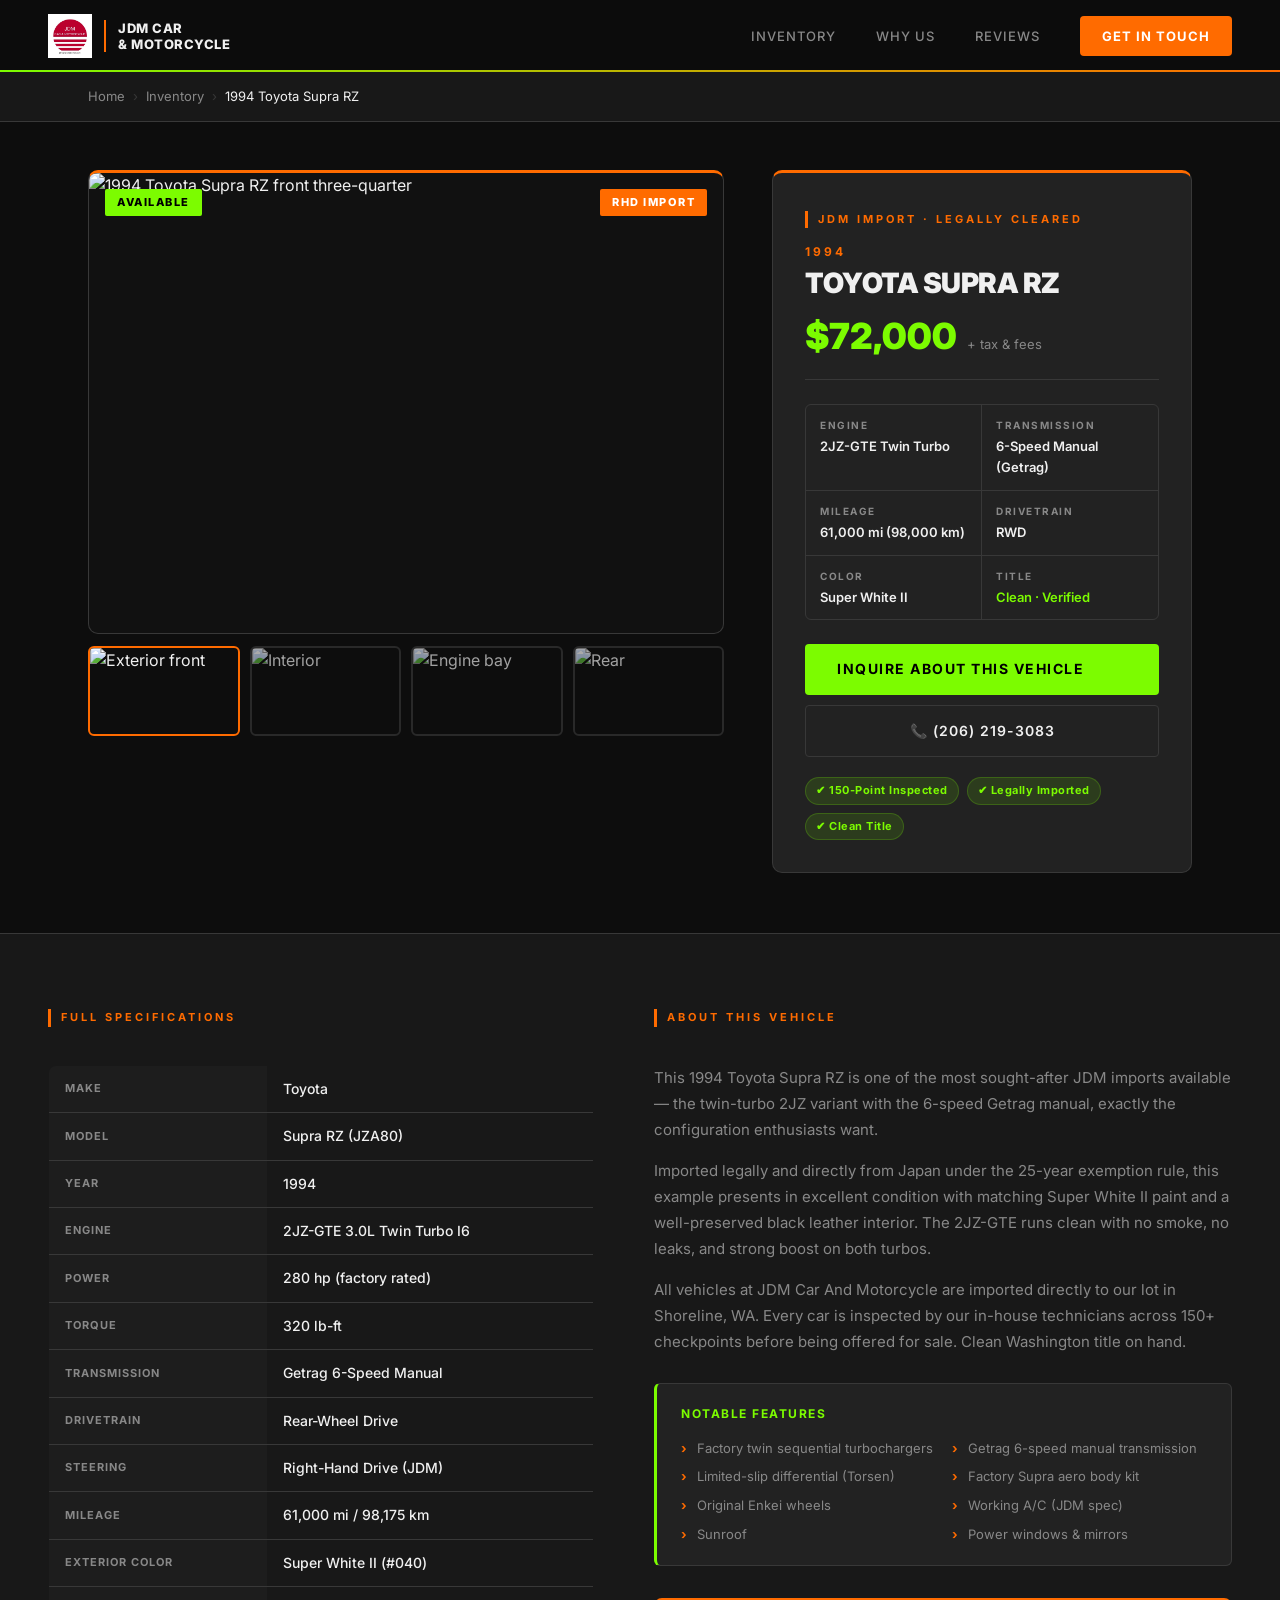
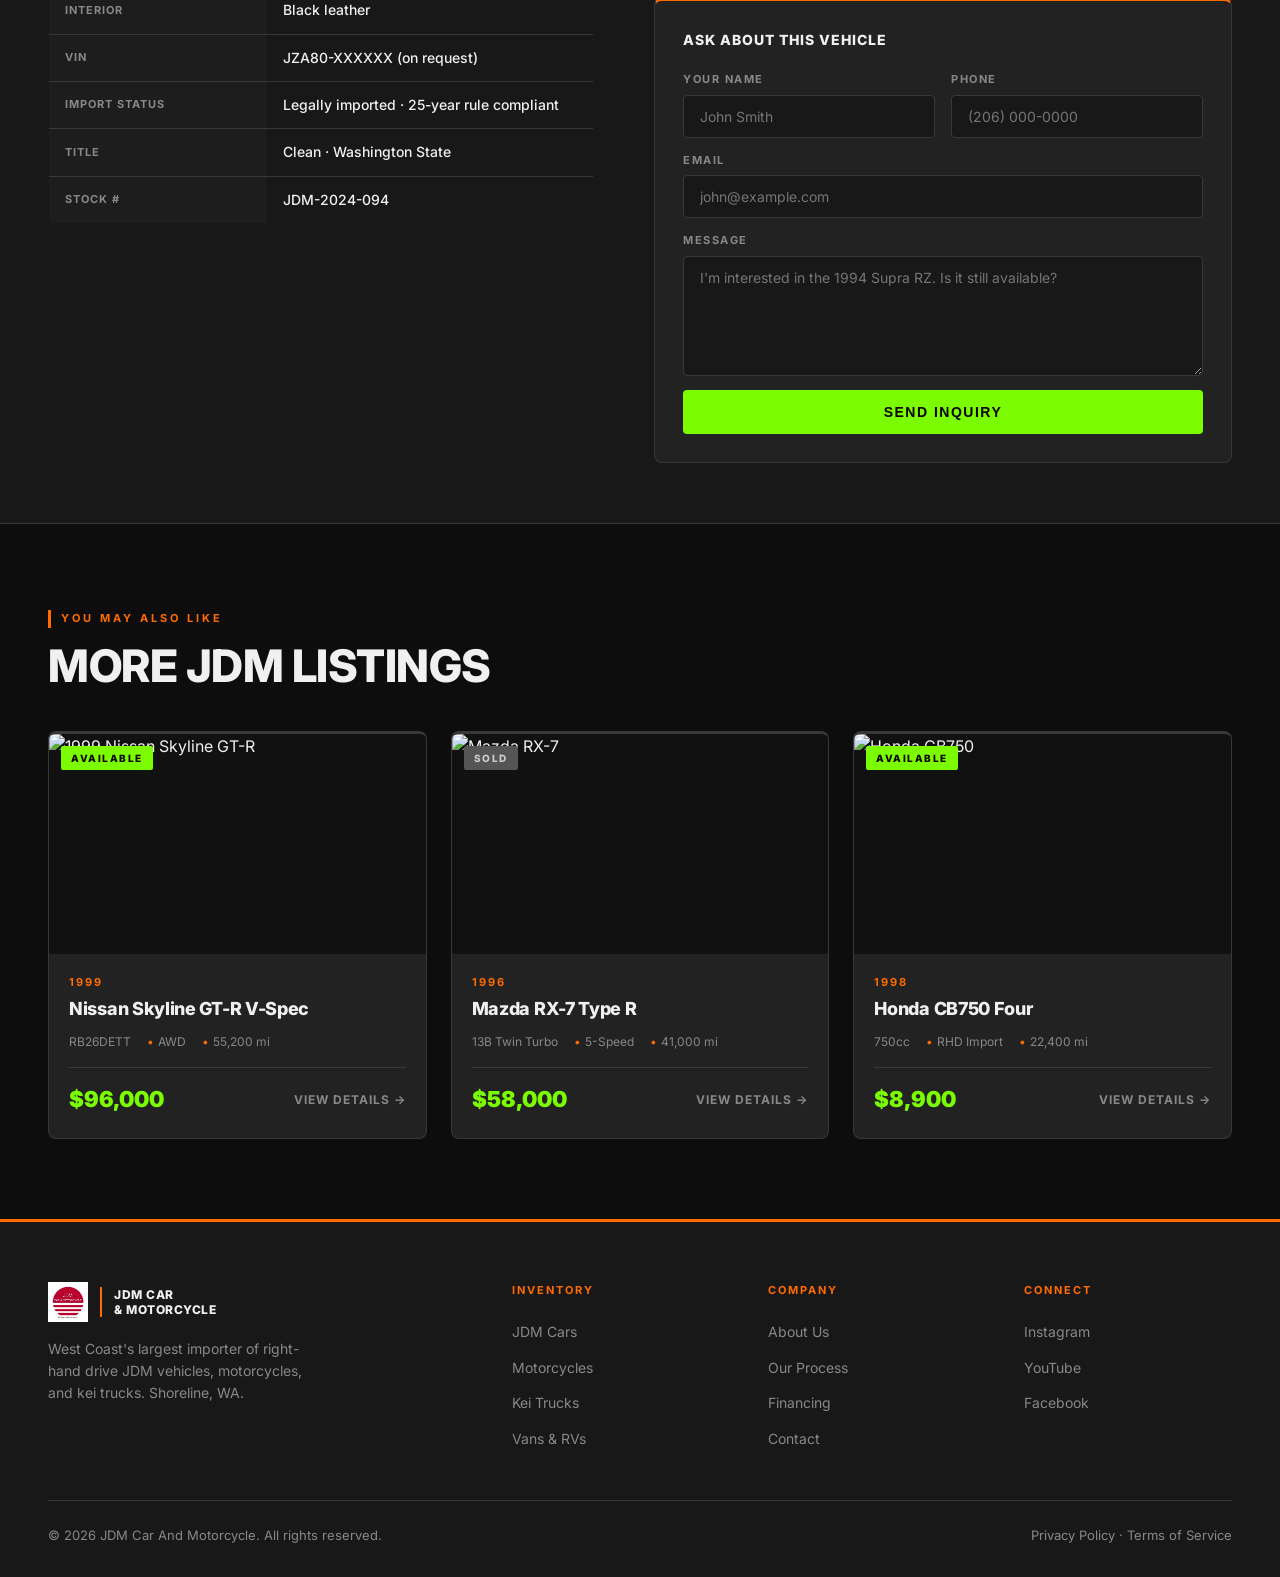
==== vehicle.html @ 795c20e3 "Add vehicle detail page with gallery, specs, inquiry form and related listings" ====
<!DOCTYPE html>
<html lang="en">
<head>
  <meta charset="UTF-8" />
  <meta name="viewport" content="width=device-width, initial-scale=1.0" />
  <title>1994 Toyota Supra RZ — JDM Car And Motorcycle</title>
  <meta name="description" content="1994 Toyota Supra RZ — 2JZ-GTE Twin Turbo, 6-Speed Manual, 61,000 mi. Legally imported from Japan. JDM Car And Motorcycle, Shoreline WA." />
  <link rel="preconnect" href="https://fonts.googleapis.com" />
  <link href="https://fonts.googleapis.com/css2?family=Inter:wght@400;500;600;700;800;900&display=swap" rel="stylesheet" />
  <link rel="stylesheet" href="styles.css" />
  <link rel="stylesheet" href="vehicle.css" />
</head>
<body>

  <!-- ===== HEADER ===== -->
  <header>
    <a href="index.html" class="logo-wrap">
      <img src="jdm-logo.jpeg" alt="JDM Car And Motorcycle" class="logo-img" />
      <span class="logo-name">JDM Car<br/>&amp; Motorcycle</span>
    </a>
    <nav>
      <a href="index.html#inventory">Inventory</a>
      <a href="index.html#why">Why Us</a>
      <a href="index.html#testimonials">Reviews</a>
      <a href="index.html#contact" class="nav-cta">Get in Touch</a>
    </nav>
    <button type="button" class="menu-toggle" aria-label="Menu">
      <span></span><span></span><span></span>
    </button>
  </header>

  <!-- ===== BREADCRUMB ===== -->
  <div class="breadcrumb-bar">
    <div class="breadcrumb-inner">
      <a href="index.html">Home</a>
      <span class="bc-sep">›</span>
      <a href="index.html#inventory">Inventory</a>
      <span class="bc-sep">›</span>
      <span>1994 Toyota Supra RZ</span>
    </div>
  </div>

  <!-- ===== VEHICLE HERO ===== -->
  <section class="vehicle-hero">

    <!-- Main image + gallery -->
    <div class="gallery-panel">
      <div class="main-image">
        <img id="main-img" src="https://images.unsplash.com/photo-1591134678821-0a70c2c18faf?w=1200&q=85" alt="1994 Toyota Supra RZ front three-quarter" />
        <span class="vehicle-badge-hero">Available</span>
        <span class="rhd-tag">RHD Import</span>
      </div>
      <div class="thumb-row">
        <img class="thumb active" src="https://images.unsplash.com/photo-1591134678821-0a70c2c18faf?w=400&q=75" alt="Exterior front" onclick="swapImg(this, 'https://images.unsplash.com/photo-1591134678821-0a70c2c18faf?w=1200&q=85')" />
        <img class="thumb" src="https://images.unsplash.com/photo-1618843479313-40f8afb4b4d8?w=400&q=75" alt="Interior" onclick="swapImg(this, 'https://images.unsplash.com/photo-1618843479313-40f8afb4b4d8?w=1200&q=85')" />
        <img class="thumb" src="https://images.unsplash.com/photo-1544636331-e26879cd4d9b?w=400&q=75" alt="Engine bay" onclick="swapImg(this, 'https://images.unsplash.com/photo-1544636331-e26879cd4d9b?w=1200&q=85')" />
        <img class="thumb" src="https://images.unsplash.com/photo-1553440569-bcc63803a83d?w=400&q=75" alt="Rear" onclick="swapImg(this, 'https://images.unsplash.com/photo-1553440569-bcc63803a83d?w=1200&q=85')" />
      </div>
    </div>

    <!-- Info panel -->
    <div class="info-panel">
      <div class="section-label">JDM Import · Legally Cleared</div>
      <div class="vehicle-year-tag">1994</div>
      <h1 class="vehicle-title">Toyota Supra RZ</h1>

      <div class="price-row">
        <span class="vehicle-price">$72,000</span>
        <span class="price-note">+ tax &amp; fees</span>
      </div>

      <div class="quick-specs">
        <div class="qs-item">
          <div class="qs-label">Engine</div>
          <div class="qs-value">2JZ-GTE Twin Turbo</div>
        </div>
        <div class="qs-item">
          <div class="qs-label">Transmission</div>
          <div class="qs-value">6-Speed Manual (Getrag)</div>
        </div>
        <div class="qs-item">
          <div class="qs-label">Mileage</div>
          <div class="qs-value">61,000 mi (98,000 km)</div>
        </div>
        <div class="qs-item">
          <div class="qs-label">Drivetrain</div>
          <div class="qs-value">RWD</div>
        </div>
        <div class="qs-item">
          <div class="qs-label">Color</div>
          <div class="qs-value">Super White II</div>
        </div>
        <div class="qs-item">
          <div class="qs-label">Title</div>
          <div class="qs-value green">Clean · Verified</div>
        </div>
      </div>

      <div class="panel-actions">
        <a href="index.html#contact" class="btn-primary">Inquire About This Vehicle</a>
        <a href="tel:2062193083" class="btn-outline">📞 (206) 219-3083</a>
      </div>

      <div class="trust-row">
        <div class="trust-item">✔ 150-Point Inspected</div>
        <div class="trust-item">✔ Legally Imported</div>
        <div class="trust-item">✔ Clean Title</div>
      </div>
    </div>
  </section>

  <!-- ===== FULL SPECS ===== -->
  <div class="details-wrap">
    <div class="details-grid">

      <!-- Specs table -->
      <div class="specs-block">
        <h2 class="block-title"><span class="section-label">Full Specifications</span></h2>
        <table class="specs-table">
          <tbody>
            <tr><th>Make</th><td>Toyota</td></tr>
            <tr><th>Model</th><td>Supra RZ (JZA80)</td></tr>
            <tr><th>Year</th><td>1994</td></tr>
            <tr><th>Engine</th><td>2JZ-GTE 3.0L Twin Turbo I6</td></tr>
            <tr><th>Power</th><td>280 hp (factory rated)</td></tr>
            <tr><th>Torque</th><td>320 lb-ft</td></tr>
            <tr><th>Transmission</th><td>Getrag 6-Speed Manual</td></tr>
            <tr><th>Drivetrain</th><td>Rear-Wheel Drive</td></tr>
            <tr><th>Steering</th><td>Right-Hand Drive (JDM)</td></tr>
            <tr><th>Mileage</th><td>61,000 mi / 98,175 km</td></tr>
            <tr><th>Exterior Color</th><td>Super White II (#040)</td></tr>
            <tr><th>Interior</th><td>Black leather</td></tr>
            <tr><th>VIN</th><td>JZA80-XXXXXX (on request)</td></tr>
            <tr><th>Import Status</th><td>Legally imported · 25-year rule compliant</td></tr>
            <tr><th>Title</th><td>Clean · Washington State</td></tr>
            <tr><th>Stock #</th><td>JDM-2024-094</td></tr>
          </tbody>
        </table>
      </div>

      <!-- Description + inquiry -->
      <div class="desc-block">
        <h2 class="block-title"><span class="section-label">About This Vehicle</span></h2>
        <div class="vehicle-desc">
          <p>This 1994 Toyota Supra RZ is one of the most sought-after JDM imports available — the twin-turbo 2JZ variant with the 6-speed Getrag manual, exactly the configuration enthusiasts want.</p>
          <p>Imported legally and directly from Japan under the 25-year exemption rule, this example presents in excellent condition with matching Super White II paint and a well-preserved black leather interior. The 2JZ-GTE runs clean with no smoke, no leaks, and strong boost on both turbos.</p>
          <p>All vehicles at JDM Car And Motorcycle are imported directly to our lot in Shoreline, WA. Every car is inspected by our in-house technicians across 150+ checkpoints before being offered for sale. Clean Washington title on hand.</p>
        </div>

        <div class="features-list">
          <h3>Notable Features</h3>
          <ul>
            <li>Factory twin sequential turbochargers</li>
            <li>Getrag 6-speed manual transmission</li>
            <li>Limited-slip differential (Torsen)</li>
            <li>Factory Supra aero body kit</li>
            <li>Original Enkei wheels</li>
            <li>Working A/C (JDM spec)</li>
            <li>Sunroof</li>
            <li>Power windows &amp; mirrors</li>
          </ul>
        </div>

        <!-- Mini inquiry form -->
        <div class="vehicle-inquiry">
          <h3>Ask About This Vehicle</h3>
          <form onsubmit="return false;" class="mini-form">
            <div class="form-row">
              <div class="form-group">
                <label for="v-name">Your Name</label>
                <input id="v-name" type="text" placeholder="John Smith" />
              </div>
              <div class="form-group">
                <label for="v-phone">Phone</label>
                <input id="v-phone" type="tel" placeholder="(206) 000-0000" />
              </div>
            </div>
            <div class="form-group">
              <label for="v-email">Email</label>
              <input id="v-email" type="email" placeholder="john@example.com" />
            </div>
            <div class="form-group">
              <label for="v-msg">Message</label>
              <textarea id="v-msg" placeholder="I'm interested in the 1994 Supra RZ. Is it still available?"></textarea>
            </div>
            <button type="submit" class="btn-primary btn-full">Send Inquiry</button>
          </form>
        </div>
      </div>

    </div>
  </div>

  <!-- ===== RELATED LISTINGS ===== -->
  <div class="related-wrap">
    <div class="related-inner">
      <div class="section-label">You May Also Like</div>
      <h2 class="section-title">More JDM Listings</h2>

      <div class="related-grid">

        <a href="vehicle.html" class="car-card">
          <div class="car-image">
            <img src="https://images.unsplash.com/photo-1603386329225-868f9b1ee6c9?w=600&q=80" alt="1999 Nissan Skyline GT-R" loading="lazy" />
            <span class="car-badge">Available</span>
          </div>
          <div class="car-info">
            <div class="car-year">1999</div>
            <div class="car-name">Nissan Skyline GT-R V-Spec</div>
            <div class="car-specs">
              <span>RB26DETT</span><span>AWD</span><span>55,200 mi</span>
            </div>
            <div class="car-footer">
              <div class="car-price">$96,000</div>
              <div class="car-link">View Details →</div>
            </div>
          </div>
        </a>

        <a href="vehicle.html" class="car-card">
          <div class="car-image">
            <img src="https://images.unsplash.com/photo-1492144534655-ae79c964c9d7?w=600&q=80" alt="Mazda RX-7" loading="lazy" />
            <span class="car-badge sold">Sold</span>
          </div>
          <div class="car-info">
            <div class="car-year">1996</div>
            <div class="car-name">Mazda RX-7 Type R</div>
            <div class="car-specs">
              <span>13B Twin Turbo</span><span>5-Speed</span><span>41,000 mi</span>
            </div>
            <div class="car-footer">
              <div class="car-price">$58,000</div>
              <div class="car-link">View Details →</div>
            </div>
          </div>
        </a>

        <a href="vehicle.html" class="car-card">
          <div class="car-image">
            <img src="https://images.unsplash.com/photo-1558618666-fcd25c85cd64?w=600&q=80" alt="Honda CB750" loading="lazy" />
            <span class="car-badge">Available</span>
          </div>
          <div class="car-info">
            <div class="car-year">1998</div>
            <div class="car-name">Honda CB750 Four</div>
            <div class="car-specs">
              <span>750cc</span><span>RHD Import</span><span>22,400 mi</span>
            </div>
            <div class="car-footer">
              <div class="car-price">$8,900</div>
              <div class="car-link">View Details →</div>
            </div>
          </div>
        </a>

      </div>
    </div>
  </div>

  <!-- ===== FOOTER ===== -->
  <footer>
    <div class="footer-inner">
      <div class="footer-brand">
        <a href="index.html" class="logo-wrap">
          <img src="jdm-logo.jpeg" alt="JDM Car And Motorcycle" class="logo-img" />
          <span class="logo-name">JDM Car<br/>&amp; Motorcycle</span>
        </a>
        <p>West Coast's largest importer of right-hand drive JDM vehicles, motorcycles, and kei trucks. Shoreline, WA.</p>
      </div>
      <div class="footer-col">
        <h4>Inventory</h4>
        <ul>
          <li><a href="index.html#inventory">JDM Cars</a></li>
          <li><a href="index.html#inventory">Motorcycles</a></li>
          <li><a href="index.html#inventory">Kei Trucks</a></li>
          <li><a href="index.html#inventory">Vans &amp; RVs</a></li>
        </ul>
      </div>
      <div class="footer-col">
        <h4>Company</h4>
        <ul>
          <li><a href="index.html#why">About Us</a></li>
          <li><a href="index.html#why">Our Process</a></li>
          <li><a href="index.html#contact">Financing</a></li>
          <li><a href="index.html#contact">Contact</a></li>
        </ul>
      </div>
      <div class="footer-col">
        <h4>Connect</h4>
        <ul>
          <li><a href="https://www.instagram.com/jdmcarandmotorcycle/" target="_blank" rel="noopener">Instagram</a></li>
          <li><a href="https://www.youtube.com/@jdmcarandmotorcycle" target="_blank" rel="noopener">YouTube</a></li>
          <li><a href="https://www.facebook.com/jdmcarandmotorcycle/" target="_blank" rel="noopener">Facebook</a></li>
        </ul>
      </div>
    </div>
    <div class="footer-bottom">
      <span>© 2026 JDM Car And Motorcycle. All rights reserved.</span>
      <span>Privacy Policy · Terms of Service</span>
    </div>
  </footer>

  <script src="main.js"></script>
  <script>
    function swapImg(thumb, src) {
      document.getElementById('main-img').src = src;
      document.querySelectorAll('.thumb').forEach(t => t.classList.remove('active'));
      thumb.classList.add('active');
    }
  </script>
</body>
</html>
---- styles.css ----
/* ===== THEME ===== */
:root {
  --bg: #0d0d0d;
  --surface: #181818;
  --card: #222222;
  --border: #383838;
  --green: #7cfc00;
  --green-dim: #5db800;
  --green-glow: rgba(124, 252, 0, 0.12);
  --orange: #FF6B00;
  --orange-dim: #d45900;
  --orange-glow: rgba(255, 107, 0, 0.10);
  --text: #f0f0f0;
  --muted: #888;
  --white: #ffffff;
}

* { margin: 0; padding: 0; box-sizing: border-box; }

html { scroll-behavior: smooth; }

body {
  background: var(--bg);
  color: var(--text);
  font-family: 'Inter', 'Segoe UI', sans-serif;
  font-size: 16px;
  line-height: 1.6;
}

a { text-decoration: none; color: inherit; }

img { display: block; width: 100%; }

/* ===== HEADER ===== */
header {
  position: fixed;
  top: 0; left: 0; right: 0;
  z-index: 100;
  background: rgba(13, 13, 13, 0.93);
  -webkit-backdrop-filter: blur(12px);
  backdrop-filter: blur(12px);
  padding: 0 48px;
  height: 72px;
  display: flex;
  align-items: center;
  justify-content: space-between;
}

/* Green → Orange gradient line under header */
header::after {
  content: '';
  position: absolute;
  bottom: 0; left: 0; right: 0;
  height: 2px;
  background: linear-gradient(90deg, var(--green) 0%, var(--orange) 100%);
}

.logo-wrap {
  display: flex;
  align-items: center;
  gap: 12px;
  text-decoration: none;
}

.logo-img {
  height: 44px;
  width: auto;
  object-fit: contain;
  flex-shrink: 0;
}

.logo-name {
  font-size: 13px;
  font-weight: 800;
  line-height: 1.25;
  letter-spacing: 0.5px;
  text-transform: uppercase;
  color: var(--text);
  border-left: 2px solid var(--orange);
  padding-left: 12px;
}

.footer-brand .logo-img { height: 40px; }
.footer-brand .logo-name { font-size: 12px; }

nav { display: flex; align-items: center; gap: 40px; }

nav a {
  font-size: 13px;
  font-weight: 500;
  letter-spacing: 1px;
  text-transform: uppercase;
  color: var(--muted);
  transition: color 0.2s;
}

nav a:hover { color: var(--green); }

.nav-cta {
  background: var(--orange);
  color: #fff !important;
  padding: 10px 22px;
  border-radius: 4px;
  font-weight: 700 !important;
  letter-spacing: 1px;
  transition: background 0.2s, transform 0.1s !important;
}

.nav-cta:hover {
  background: var(--orange-dim) !important;
  transform: translateY(-1px);
}

.menu-toggle { display: none; cursor: pointer; flex-direction: column; gap: 5px; }
.menu-toggle span { display: block; width: 24px; height: 2px; background: var(--text); transition: 0.3s; }

/* ===== HERO ===== */
.hero {
  position: relative;
  min-height: 100vh;
  display: flex;
  align-items: center;
  overflow: hidden;
  padding-top: 72px;
}

.hero-bg {
  position: absolute;
  inset: 0;
  background:
    linear-gradient(135deg, rgba(13,13,13,0.93) 40%, rgba(13,13,13,0.6) 100%),
    url('https://images.unsplash.com/photo-1544636331-e26879cd4d9b?w=1800&q=80') center/cover no-repeat;
}

/* Vertical orange frame line on right side of hero */
.hero::after {
  content: '';
  position: absolute;
  top: 15%; bottom: 15%;
  right: 0;
  width: 3px;
  background: linear-gradient(180deg, transparent, var(--orange), transparent);
}

.hero-content {
  position: relative;
  max-width: 1200px;
  margin: 0 auto;
  padding: 80px 48px;
}

.hero-badge {
  display: inline-flex;
  align-items: center;
  gap: 8px;
  border: 1px solid var(--orange);
  color: var(--orange);
  font-size: 11px;
  font-weight: 700;
  letter-spacing: 3px;
  text-transform: uppercase;
  padding: 6px 16px;
  border-radius: 2px;
  margin-bottom: 28px;
}

.hero h1 {
  font-size: clamp(42px, 6vw, 88px);
  font-weight: 900;
  line-height: 1.0;
  letter-spacing: -1px;
  text-transform: uppercase;
  margin-bottom: 24px;
}

.hero h1 em {
  color: var(--green);
  font-style: normal;
}

.hero p {
  font-size: 18px;
  color: var(--muted);
  max-width: 520px;
  margin-bottom: 40px;
}

.hero-actions { display: flex; gap: 16px; flex-wrap: wrap; }

.btn-primary {
  background: var(--green);
  color: #000;
  padding: 14px 32px;
  font-size: 14px;
  font-weight: 700;
  letter-spacing: 1.5px;
  text-transform: uppercase;
  border-radius: 4px;
  border: none;
  cursor: pointer;
  transition: background 0.2s, transform 0.15s;
}

.btn-primary:hover {
  background: var(--green-dim);
  transform: translateY(-2px);
}

.btn-outline {
  background: transparent;
  color: var(--text);
  padding: 14px 32px;
  font-size: 14px;
  font-weight: 600;
  letter-spacing: 1px;
  text-transform: uppercase;
  border: 1px solid var(--border);
  border-radius: 4px;
  cursor: pointer;
  transition: border-color 0.2s, color 0.2s, transform 0.15s;
}

.btn-outline:hover {
  border-color: var(--orange);
  color: var(--orange);
  transform: translateY(-2px);
}

/* Framed stat bar */
.hero-stats {
  display: inline-flex;
  gap: 0;
  margin-top: 64px;
  flex-wrap: wrap;
  border: 1px solid var(--border);
  border-top: 3px solid var(--orange);
  border-radius: 8px;
  background: rgba(255, 107, 0, 0.04);
  overflow: hidden;
}

.stat-item {
  padding: 20px 36px;
  border-right: 1px solid var(--border);
}

.stat-item:last-child { border-right: none; }

.stat-item h3 {
  font-size: 36px;
  font-weight: 900;
  color: var(--green);
  line-height: 1;
}

.stat-item p {
  font-size: 11px;
  color: var(--muted);
  letter-spacing: 1px;
  text-transform: uppercase;
  margin: 4px 0 0;
}

.hero-scroll {
  position: absolute;
  bottom: 40px;
  left: 48px;
  display: flex;
  align-items: center;
  gap: 12px;
  font-size: 11px;
  letter-spacing: 2px;
  text-transform: uppercase;
  color: var(--muted);
}

.hero-scroll::before {
  content: '';
  display: block;
  width: 40px;
  height: 1px;
  background: var(--orange);
}

/* ===== SECTIONS ===== */
section {
  position: relative;
  padding: 100px 48px;
  max-width: 1200px;
  margin: 0 auto;
}

/* Orange left-border accent on section labels */
.section-label {
  display: inline-flex;
  align-items: center;
  font-size: 11px;
  font-weight: 700;
  letter-spacing: 3px;
  text-transform: uppercase;
  color: var(--orange);
  border-left: 3px solid var(--orange);
  padding-left: 10px;
  margin-bottom: 14px;
}

.section-title {
  font-size: clamp(28px, 3.5vw, 48px);
  font-weight: 800;
  text-transform: uppercase;
  letter-spacing: -0.5px;
  line-height: 1.1;
  margin-bottom: 16px;
}

.section-sub {
  font-size: 16px;
  color: var(--muted);
  max-width: 600px;
  margin-bottom: 60px;
}

/* ===== INVENTORY ===== */
#inventory { padding-top: 120px; }

.inventory-filter {
  display: flex;
  gap: 12px;
  margin-bottom: 40px;
  flex-wrap: wrap;
}

.filter-btn {
  padding: 8px 20px;
  background: var(--surface);
  border: 1px solid var(--border);
  border-radius: 30px;
  font-size: 12px;
  font-weight: 600;
  letter-spacing: 1px;
  text-transform: uppercase;
  color: var(--muted);
  cursor: pointer;
  transition: all 0.2s;
}

.filter-btn:hover,
.filter-btn.active {
  border-color: var(--orange);
  color: var(--orange);
  background: var(--orange-glow);
}

.inventory-grid {
  display: grid;
  grid-template-columns: repeat(3, 1fr);
  gap: 24px;
}

.car-card {
  background: var(--card);
  border: 1px solid var(--border);
  border-top: 3px solid var(--border);
  border-radius: 8px;
  overflow: hidden;
  transition: border-color 0.25s, border-top-color 0.25s, transform 0.25s;
  cursor: pointer;
}

.car-card:hover {
  border-color: var(--border);
  border-top-color: var(--orange);
  transform: translateY(-4px);
}

.car-card:hover .car-image img {
  transform: scale(1.04);
}

.car-image {
  position: relative;
  height: 220px;
  overflow: hidden;
  background: #111;
}

.car-image img {
  height: 100%;
  width: 100%;
  object-fit: cover;
  transition: transform 0.4s ease;
}

.car-badge {
  position: absolute;
  top: 12px;
  left: 12px;
  background: var(--green);
  color: #000;
  font-size: 10px;
  font-weight: 800;
  letter-spacing: 1.5px;
  text-transform: uppercase;
  padding: 4px 10px;
  border-radius: 2px;
}

.car-badge.sold { background: #555; color: #ccc; }
.car-badge.reserved { background: var(--orange); color: #fff; }

.car-info { padding: 20px; }

.car-year {
  font-size: 11px;
  color: var(--orange);
  font-weight: 700;
  letter-spacing: 2px;
  text-transform: uppercase;
}

.car-name {
  font-size: 18px;
  font-weight: 800;
  letter-spacing: -0.3px;
  margin: 4px 0 8px;
}

.car-specs {
  display: flex;
  gap: 16px;
  font-size: 12px;
  color: var(--muted);
  margin-bottom: 16px;
  flex-wrap: wrap;
}

.car-specs span::before {
  content: '•';
  margin-right: 4px;
  color: var(--orange);
}

.car-specs span:first-child::before { display: none; }

.car-footer {
  display: flex;
  justify-content: space-between;
  align-items: center;
  border-top: 1px solid var(--border);
  padding-top: 14px;
}

.car-price {
  font-size: 22px;
  font-weight: 900;
  color: var(--green);
}

.car-link {
  font-size: 12px;
  font-weight: 700;
  letter-spacing: 1px;
  text-transform: uppercase;
  color: var(--muted);
  transition: color 0.2s;
}

.car-card:hover .car-link { color: var(--orange); }

.btn-full { width: 100%; }

.inventory-more {
  text-align: center;
  margin-top: 48px;
}

/* ===== WHY US — full-width surface band ===== */
#why {
  padding-top: 100px;
  padding-bottom: 100px;
}

/* Full-width background behind the constrained section */
#why::before {
  content: '';
  position: absolute;
  top: 0; bottom: 0;
  left: 50%;
  transform: translateX(-50%);
  width: 100vw;
  background: var(--surface);
  border-top: 3px solid var(--orange);
  border-bottom: 1px solid var(--border);
  z-index: -1;
}

.why-grid {
  display: grid;
  grid-template-columns: repeat(3, 1fr);
  gap: 28px;
}

/* Each pillar is now a visible framed box */
.why-item {
  border: 1px solid var(--border);
  border-top: 3px solid var(--orange);
  border-radius: 8px;
  padding: 28px 24px;
  background: rgba(255, 107, 0, 0.03);
  transition: border-color 0.2s, background 0.2s;
}

.why-item:hover {
  border-color: var(--orange);
  background: var(--orange-glow);
}

.why-icon {
  width: 52px;
  height: 52px;
  background: var(--orange-glow);
  border: 1px solid var(--orange);
  border-radius: 6px;
  display: flex;
  align-items: center;
  justify-content: center;
  font-size: 24px;
  margin-bottom: 20px;
}

.why-item h3 {
  font-size: 16px;
  font-weight: 800;
  text-transform: uppercase;
  letter-spacing: 0.5px;
  margin-bottom: 10px;
}

.why-item p { font-size: 14px; color: var(--muted); line-height: 1.65; }

/* ===== TESTIMONIALS — full-width darker band ===== */
#testimonials {
  padding-top: 100px;
  padding-bottom: 100px;
}

#testimonials::before {
  content: '';
  position: absolute;
  top: 0; bottom: 0;
  left: 50%;
  transform: translateX(-50%);
  width: 100vw;
  background: #111;
  border-top: 1px solid var(--border);
  border-bottom: 1px solid var(--border);
  z-index: -1;
}

.testimonials-grid {
  display: grid;
  grid-template-columns: repeat(3, 1fr);
  gap: 24px;
}

.testimonial-card {
  background: var(--card);
  border: 1px solid var(--border);
  border-top: 3px solid var(--orange);
  border-radius: 8px;
  padding: 28px;
  transition: border-color 0.2s, transform 0.2s;
}

.testimonial-card:hover {
  border-color: var(--orange);
  transform: translateY(-3px);
}

.stars {
  color: var(--orange);
  font-size: 16px;
  margin-bottom: 16px;
  letter-spacing: 3px;
}

.testimonial-card blockquote {
  font-size: 15px;
  color: var(--muted);
  line-height: 1.7;
  font-style: italic;
  margin-bottom: 20px;
}

.reviewer {
  display: flex;
  align-items: center;
  gap: 12px;
}

.avatar {
  width: 40px;
  height: 40px;
  border-radius: 50%;
  background: var(--orange-glow);
  border: 1px solid var(--orange);
  display: flex;
  align-items: center;
  justify-content: center;
  font-weight: 800;
  font-size: 14px;
  color: var(--orange);
}

.reviewer-name { font-weight: 700; font-size: 14px; }
.reviewer-loc { font-size: 12px; color: var(--muted); }

/* ===== CONTACT ===== */
#contact {
  display: grid;
  grid-template-columns: 1fr 1fr;
  gap: 80px;
  align-items: start;
  max-width: 1200px;
  margin: 0 auto;
  padding: 100px 48px;
}

.contact-form { display: flex; flex-direction: column; gap: 16px; }

.form-row { display: grid; grid-template-columns: 1fr 1fr; gap: 16px; }

.form-group { display: flex; flex-direction: column; gap: 6px; }

.form-group label {
  font-size: 11px;
  font-weight: 700;
  letter-spacing: 1.5px;
  text-transform: uppercase;
  color: var(--muted);
}

.form-group input,
.form-group select,
.form-group textarea {
  background: var(--surface);
  border: 1px solid var(--border);
  border-radius: 4px;
  padding: 12px 16px;
  font-size: 14px;
  color: var(--text);
  font-family: inherit;
  outline: none;
  transition: border-color 0.2s;
}

.form-group input:focus,
.form-group select:focus,
.form-group textarea:focus {
  border-color: var(--orange);
}

.form-group textarea { resize: vertical; min-height: 120px; }

.form-group select option { background: var(--surface); }

/* Contact info panel — framed with orange left border */
.contact-info {
  padding: 32px;
  border: 1px solid var(--border);
  border-left: 4px solid var(--orange);
  border-radius: 8px;
  background: var(--surface);
}

.contact-info h3 {
  font-size: 13px;
  font-weight: 700;
  letter-spacing: 2px;
  text-transform: uppercase;
  color: var(--orange);
  margin-bottom: 28px;
  padding-bottom: 16px;
  border-bottom: 1px solid var(--border);
}

.info-item {
  display: flex;
  gap: 16px;
  align-items: flex-start;
  margin-bottom: 24px;
  padding-bottom: 24px;
  border-bottom: 1px solid var(--border);
}

.info-item:last-child { border-bottom: none; margin-bottom: 0; padding-bottom: 0; }

.info-icon {
  width: 40px;
  height: 40px;
  background: var(--orange-glow);
  border: 1px solid var(--orange);
  border-radius: 4px;
  display: flex;
  align-items: center;
  justify-content: center;
  font-size: 18px;
  flex-shrink: 0;
}

.info-item h4 { font-size: 13px; font-weight: 700; margin-bottom: 3px; color: var(--text); }
.info-item p { font-size: 13px; color: var(--muted); line-height: 1.6; }

/* ===== FOOTER ===== */
footer {
  background: var(--surface);
  border-top: 3px solid var(--orange);
  padding: 60px 48px 32px;
}

.footer-inner {
  max-width: 1200px;
  margin: 0 auto;
  display: grid;
  grid-template-columns: 2fr 1fr 1fr 1fr;
  gap: 48px;
  margin-bottom: 48px;
}

.footer-brand p { font-size: 14px; color: var(--muted); margin-top: 16px; max-width: 260px; }

.footer-col h4 {
  font-size: 11px;
  font-weight: 700;
  letter-spacing: 2px;
  text-transform: uppercase;
  color: var(--orange);
  margin-bottom: 20px;
}

.footer-col ul { list-style: none; display: flex; flex-direction: column; gap: 10px; }

.footer-col ul li a {
  font-size: 14px;
  color: var(--muted);
  transition: color 0.2s;
}

.footer-col ul li a:hover { color: var(--text); }

.footer-bottom {
  max-width: 1200px;
  margin: 0 auto;
  border-top: 1px solid var(--border);
  padding-top: 24px;
  display: flex;
  justify-content: space-between;
  align-items: center;
  font-size: 13px;
  color: var(--muted);
}

/* ===== RESPONSIVE ===== */
@media (max-width: 1024px) {
  .inventory-grid { grid-template-columns: repeat(2, 1fr); }
  .why-grid { grid-template-columns: repeat(2, 1fr); }
  .footer-inner { grid-template-columns: repeat(2, 1fr); }
}

@media (max-width: 768px) {
  header { padding: 0 24px; }
  nav { display: none; }
  nav.open { display: flex; flex-direction: column; position: fixed; inset: 72px 0 0; background: var(--bg); padding: 32px 24px; gap: 24px; z-index: 99; }
  .menu-toggle { display: flex; }

  .hero::after { display: none; }
  .hero-content { padding: 60px 24px; }
  .hero-stats { display: grid; grid-template-columns: 1fr 1fr; border-radius: 6px; }
  .stat-item { border-right: none; border-bottom: 1px solid var(--border); }
  .stat-item:nth-child(odd) { border-right: 1px solid var(--border); }
  .stat-item:nth-last-child(-n+2) { border-bottom: none; }

  section { padding: 60px 24px; }
  #contact { grid-template-columns: 1fr; padding: 60px 24px; }
  .inventory-grid { grid-template-columns: 1fr; }
  .why-grid { grid-template-columns: 1fr; }
  .testimonials-grid { grid-template-columns: 1fr; }
  .form-row { grid-template-columns: 1fr; }
  .footer-inner { grid-template-columns: 1fr; padding: 40px 24px; }
  footer { padding: 40px 24px 24px; }
  .footer-bottom { flex-direction: column; gap: 8px; text-align: center; }
}
---- vehicle.css ----
/* ===== BREADCRUMB ===== */
.breadcrumb-bar {
  background: var(--surface);
  border-bottom: 1px solid var(--border);
  margin-top: 72px;
}

.breadcrumb-inner {
  max-width: 1200px;
  margin: 0 auto;
  padding: 14px 48px;
  display: flex;
  align-items: center;
  gap: 8px;
  font-size: 13px;
  color: var(--muted);
}

.breadcrumb-inner a { color: var(--muted); transition: color 0.2s; }
.breadcrumb-inner a:hover { color: var(--orange); }
.breadcrumb-inner span:last-child { color: var(--text); }
.bc-sep { color: var(--border); }

/* ===== VEHICLE HERO ===== */
.vehicle-hero {
  max-width: 1200px;
  margin: 0 auto;
  padding: 48px 48px 60px;
  display: grid;
  grid-template-columns: 1fr 420px;
  gap: 48px;
  align-items: start;
}

/* Gallery */
.gallery-panel { display: flex; flex-direction: column; gap: 12px; }

.main-image {
  position: relative;
  border-radius: 10px;
  overflow: hidden;
  background: #111;
  border: 1px solid var(--border);
  border-top: 3px solid var(--orange);
}

.main-image img {
  width: 100%;
  height: 460px;
  object-fit: cover;
  display: block;
  transition: opacity 0.2s;
}

.vehicle-badge-hero {
  position: absolute;
  top: 16px; left: 16px;
  background: var(--green);
  color: #000;
  font-size: 11px;
  font-weight: 800;
  letter-spacing: 1.5px;
  text-transform: uppercase;
  padding: 5px 12px;
  border-radius: 2px;
}

.rhd-tag {
  position: absolute;
  top: 16px; right: 16px;
  background: var(--orange);
  color: #fff;
  font-size: 11px;
  font-weight: 800;
  letter-spacing: 1.5px;
  text-transform: uppercase;
  padding: 5px 12px;
  border-radius: 2px;
}

.thumb-row {
  display: grid;
  grid-template-columns: repeat(4, 1fr);
  gap: 10px;
}

.thumb {
  width: 100%;
  height: 90px;
  object-fit: cover;
  border-radius: 6px;
  border: 2px solid var(--border);
  cursor: pointer;
  transition: border-color 0.2s, opacity 0.2s;
  opacity: 0.65;
}

.thumb:hover { opacity: 0.85; }
.thumb.active { border-color: var(--orange); opacity: 1; }

/* Info panel */
.info-panel {
  position: sticky;
  top: 90px;
  background: var(--card);
  border: 1px solid var(--border);
  border-top: 3px solid var(--orange);
  border-radius: 10px;
  padding: 32px;
}

.vehicle-year-tag {
  font-size: 12px;
  font-weight: 700;
  letter-spacing: 3px;
  color: var(--orange);
  text-transform: uppercase;
  margin-bottom: 6px;
}

.vehicle-title {
  font-size: 28px;
  font-weight: 900;
  text-transform: uppercase;
  letter-spacing: -0.5px;
  line-height: 1.1;
  margin-bottom: 20px;
}

.price-row {
  display: flex;
  align-items: baseline;
  gap: 10px;
  margin-bottom: 24px;
  padding-bottom: 24px;
  border-bottom: 1px solid var(--border);
}

.vehicle-price {
  font-size: 36px;
  font-weight: 900;
  color: var(--green);
  line-height: 1;
}

.price-note { font-size: 13px; color: var(--muted); }

/* Quick specs grid */
.quick-specs {
  display: grid;
  grid-template-columns: 1fr 1fr;
  gap: 0;
  margin-bottom: 24px;
  border: 1px solid var(--border);
  border-radius: 6px;
  overflow: hidden;
}

.qs-item {
  padding: 12px 14px;
  border-right: 1px solid var(--border);
  border-bottom: 1px solid var(--border);
}

.qs-item:nth-child(even) { border-right: none; }
.qs-item:nth-last-child(-n+2) { border-bottom: none; }

.qs-label {
  font-size: 10px;
  font-weight: 700;
  letter-spacing: 1.5px;
  text-transform: uppercase;
  color: var(--muted);
  margin-bottom: 3px;
}

.qs-value {
  font-size: 13px;
  font-weight: 600;
  color: var(--text);
}

.qs-value.green { color: var(--green); }

.panel-actions {
  display: flex;
  flex-direction: column;
  gap: 10px;
  margin-bottom: 20px;
}

.panel-actions .btn-outline {
  text-align: center;
}

/* Trust badges */
.trust-row {
  display: flex;
  flex-wrap: wrap;
  gap: 8px;
}

.trust-item {
  font-size: 11px;
  font-weight: 700;
  color: var(--green);
  background: var(--green-glow);
  border: 1px solid rgba(124,252,0,0.2);
  padding: 4px 10px;
  border-radius: 20px;
  letter-spacing: 0.5px;
}

/* ===== DETAILS SECTION ===== */
.details-wrap {
  background: var(--surface);
  border-top: 1px solid var(--border);
  border-bottom: 1px solid var(--border);
  padding: 60px 48px;
}

.details-grid {
  max-width: 1200px;
  margin: 0 auto;
  display: grid;
  grid-template-columns: 1fr 1fr;
  gap: 60px;
  align-items: start;
}

.block-title { margin-bottom: 24px; }

/* Specs table */
.specs-table {
  width: 100%;
  border-collapse: collapse;
  font-size: 14px;
}

.specs-table th,
.specs-table td {
  padding: 12px 16px;
  text-align: left;
  border-bottom: 1px solid var(--border);
}

.specs-table th {
  font-size: 11px;
  font-weight: 700;
  letter-spacing: 1px;
  text-transform: uppercase;
  color: var(--muted);
  width: 40%;
  background: rgba(255,255,255,0.02);
}

.specs-table td { color: var(--text); font-weight: 500; }
.specs-table tr:last-child th,
.specs-table tr:last-child td { border-bottom: none; }

.specs-table { border: 1px solid var(--border); border-radius: 8px; overflow: hidden; }

/* Vehicle description */
.vehicle-desc { margin-bottom: 28px; }
.vehicle-desc p { color: var(--muted); font-size: 15px; line-height: 1.75; margin-bottom: 14px; }
.vehicle-desc p:last-child { margin-bottom: 0; }

/* Features list */
.features-list {
  margin-bottom: 32px;
  background: var(--card);
  border: 1px solid var(--border);
  border-left: 3px solid var(--green);
  border-radius: 6px;
  padding: 20px 24px;
}

.features-list h3 {
  font-size: 12px;
  font-weight: 700;
  letter-spacing: 1.5px;
  text-transform: uppercase;
  color: var(--green);
  margin-bottom: 14px;
}

.features-list ul {
  list-style: none;
  display: grid;
  grid-template-columns: 1fr 1fr;
  gap: 8px 16px;
}

.features-list ul li {
  font-size: 13px;
  color: var(--muted);
  padding-left: 16px;
  position: relative;
}

.features-list ul li::before {
  content: '›';
  position: absolute;
  left: 0;
  color: var(--orange);
  font-weight: 700;
}

/* Mini inquiry form */
.vehicle-inquiry {
  background: var(--card);
  border: 1px solid var(--border);
  border-top: 3px solid var(--orange);
  border-radius: 8px;
  padding: 28px;
}

.vehicle-inquiry h3 {
  font-size: 14px;
  font-weight: 800;
  letter-spacing: 1px;
  text-transform: uppercase;
  margin-bottom: 20px;
  color: var(--text);
}

.mini-form { display: flex; flex-direction: column; gap: 14px; }

/* ===== RELATED ===== */
.related-wrap {
  padding: 80px 48px;
}

.related-inner { max-width: 1200px; margin: 0 auto; }
.related-inner .section-title { margin-bottom: 40px; }

.related-grid {
  display: grid;
  grid-template-columns: repeat(3, 1fr);
  gap: 24px;
}

/* ===== RESPONSIVE ===== */
@media (max-width: 1024px) {
  .vehicle-hero { grid-template-columns: 1fr; }
  .info-panel { position: static; }
  .details-grid { grid-template-columns: 1fr; }
  .related-grid { grid-template-columns: repeat(2, 1fr); }
}

@media (max-width: 768px) {
  .vehicle-hero { padding: 24px 24px 40px; }
  .breadcrumb-inner { padding: 12px 24px; }
  .main-image img { height: 260px; }
  .details-wrap { padding: 40px 24px; }
  .related-wrap { padding: 60px 24px; }
  .features-list ul { grid-template-columns: 1fr; }
  .related-grid { grid-template-columns: 1fr; }
  .quick-specs { grid-template-columns: 1fr; }
  .qs-item { border-right: none; }
  .qs-item:nth-last-child(-n+2) { border-bottom: 1px solid var(--border); }
  .qs-item:last-child { border-bottom: none; }
}
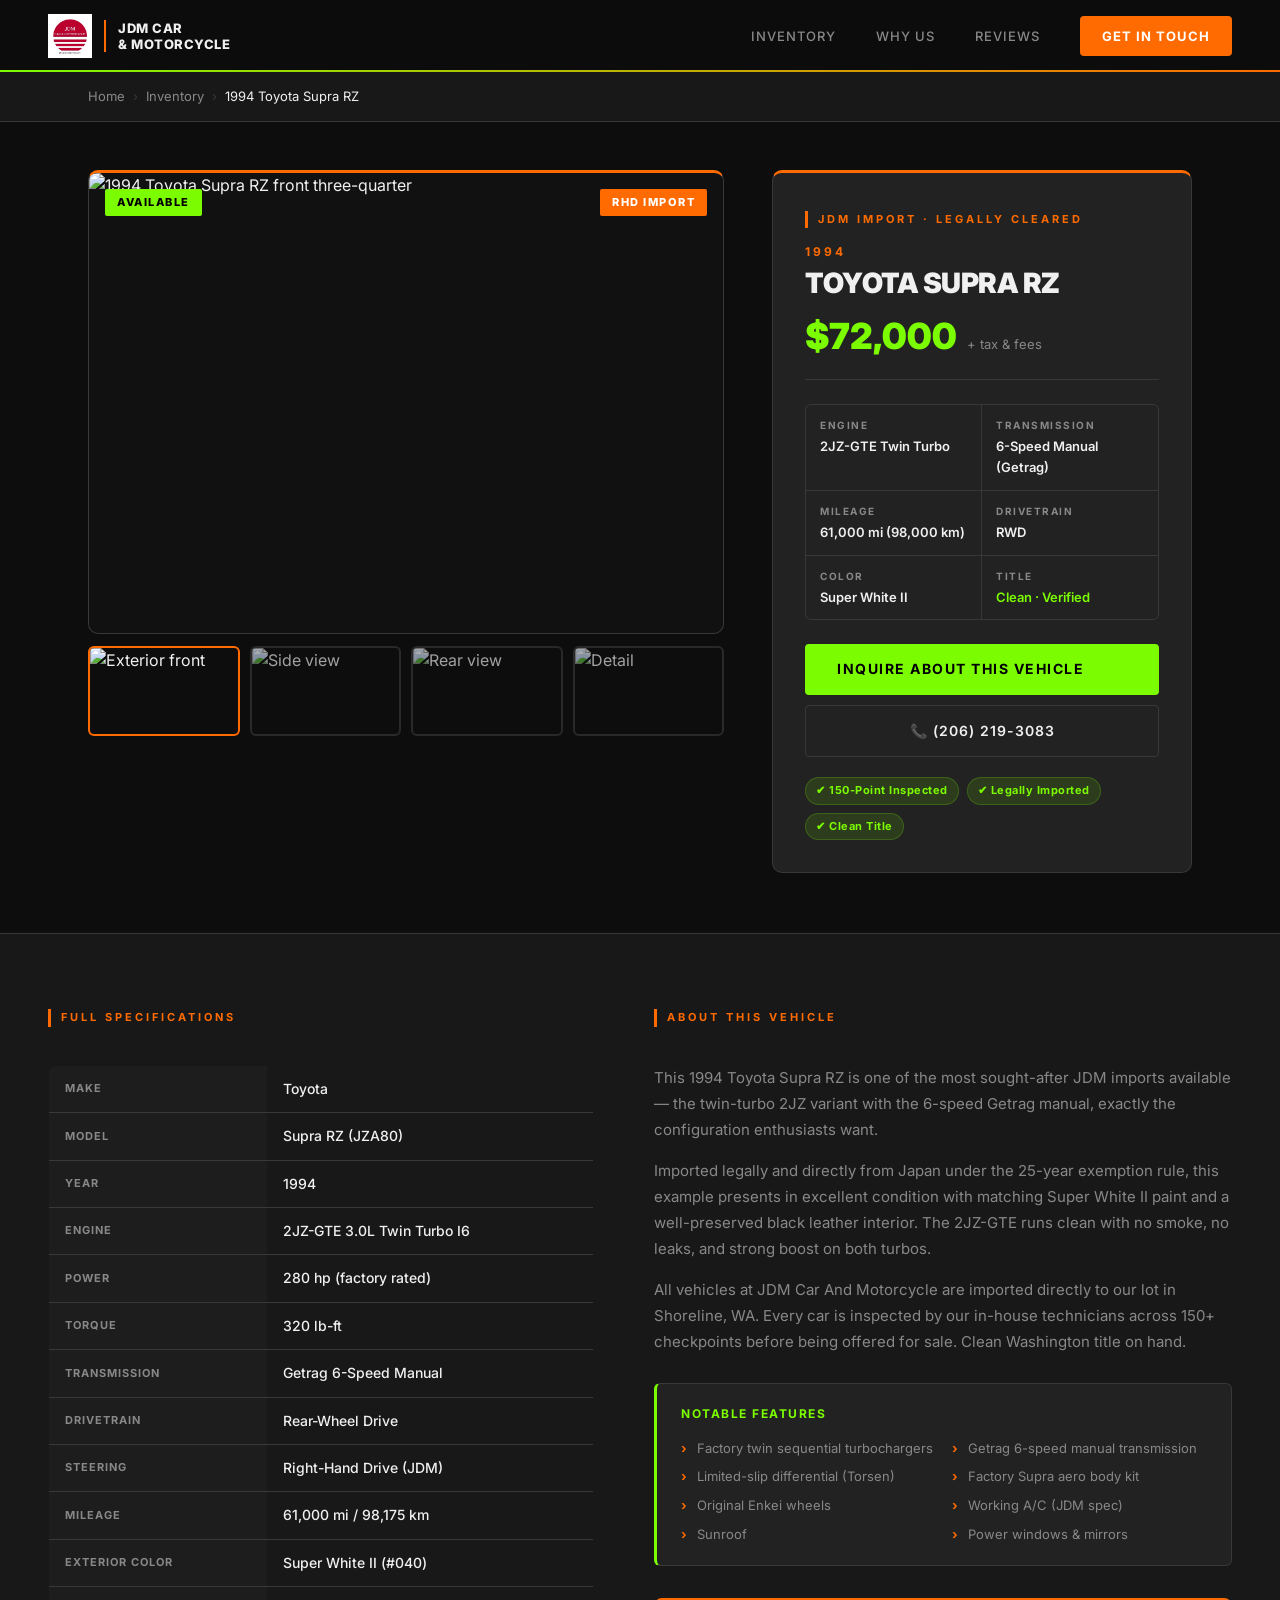
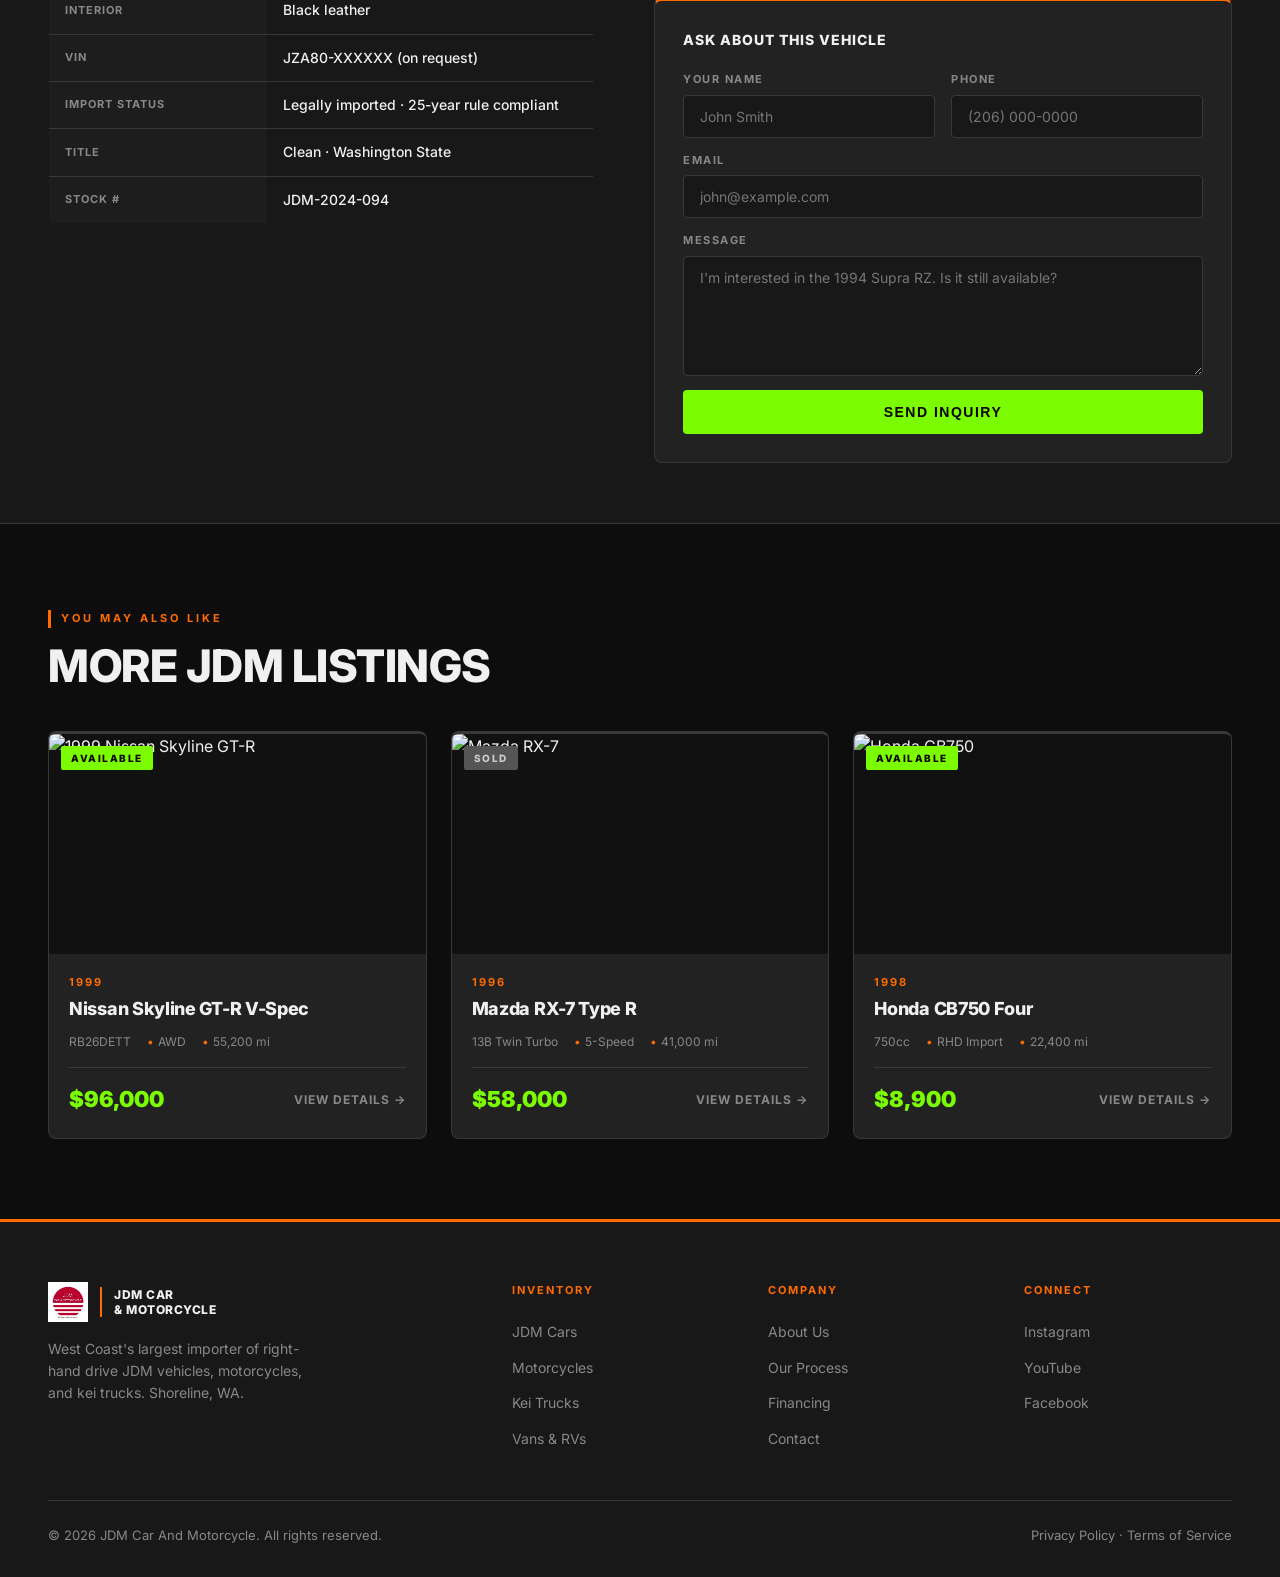
==== commit 2c3255b4: "Fix broken Supra images with real Unsplash photo IDs" ====
--- a/vehicle.html
+++ b/vehicle.html
@@ -46,15 +46,15 @@
     <!-- Main image + gallery -->
     <div class="gallery-panel">
       <div class="main-image">
-        <img id="main-img" src="https://images.unsplash.com/photo-1591134678821-0a70c2c18faf?w=1200&q=85" alt="1994 Toyota Supra RZ front three-quarter" />
+        <img id="main-img" src="https://images.unsplash.com/photo-TIufv1JGBYE?w=1200&q=85" alt="1994 Toyota Supra RZ front three-quarter" />
         <span class="vehicle-badge-hero">Available</span>
         <span class="rhd-tag">RHD Import</span>
       </div>
       <div class="thumb-row">
-        <img class="thumb active" src="https://images.unsplash.com/photo-1591134678821-0a70c2c18faf?w=400&q=75" alt="Exterior front" onclick="swapImg(this, 'https://images.unsplash.com/photo-1591134678821-0a70c2c18faf?w=1200&q=85')" />
-        <img class="thumb" src="https://images.unsplash.com/photo-1618843479313-40f8afb4b4d8?w=400&q=75" alt="Interior" onclick="swapImg(this, 'https://images.unsplash.com/photo-1618843479313-40f8afb4b4d8?w=1200&q=85')" />
-        <img class="thumb" src="https://images.unsplash.com/photo-1544636331-e26879cd4d9b?w=400&q=75" alt="Engine bay" onclick="swapImg(this, 'https://images.unsplash.com/photo-1544636331-e26879cd4d9b?w=1200&q=85')" />
-        <img class="thumb" src="https://images.unsplash.com/photo-1553440569-bcc63803a83d?w=400&q=75" alt="Rear" onclick="swapImg(this, 'https://images.unsplash.com/photo-1553440569-bcc63803a83d?w=1200&q=85')" />
+        <img class="thumb active" src="https://images.unsplash.com/photo-TIufv1JGBYE?w=400&q=75" alt="Exterior front" onclick="swapImg(this, 'https://images.unsplash.com/photo-TIufv1JGBYE?w=1200&q=85')" />
+        <img class="thumb" src="https://images.unsplash.com/photo-03tMuL_a3vM?w=400&q=75" alt="Side view" onclick="swapImg(this, 'https://images.unsplash.com/photo-03tMuL_a3vM?w=1200&q=85')" />
+        <img class="thumb" src="https://images.unsplash.com/photo-Lrfuy93_hAc?w=400&q=75" alt="Rear view" onclick="swapImg(this, 'https://images.unsplash.com/photo-Lrfuy93_hAc?w=1200&q=85')" />
+        <img class="thumb" src="https://images.unsplash.com/photo-e8o1EP1GeZY?w=400&q=75" alt="Detail" onclick="swapImg(this, 'https://images.unsplash.com/photo-e8o1EP1GeZY?w=1200&q=85')" />
       </div>
     </div>
 
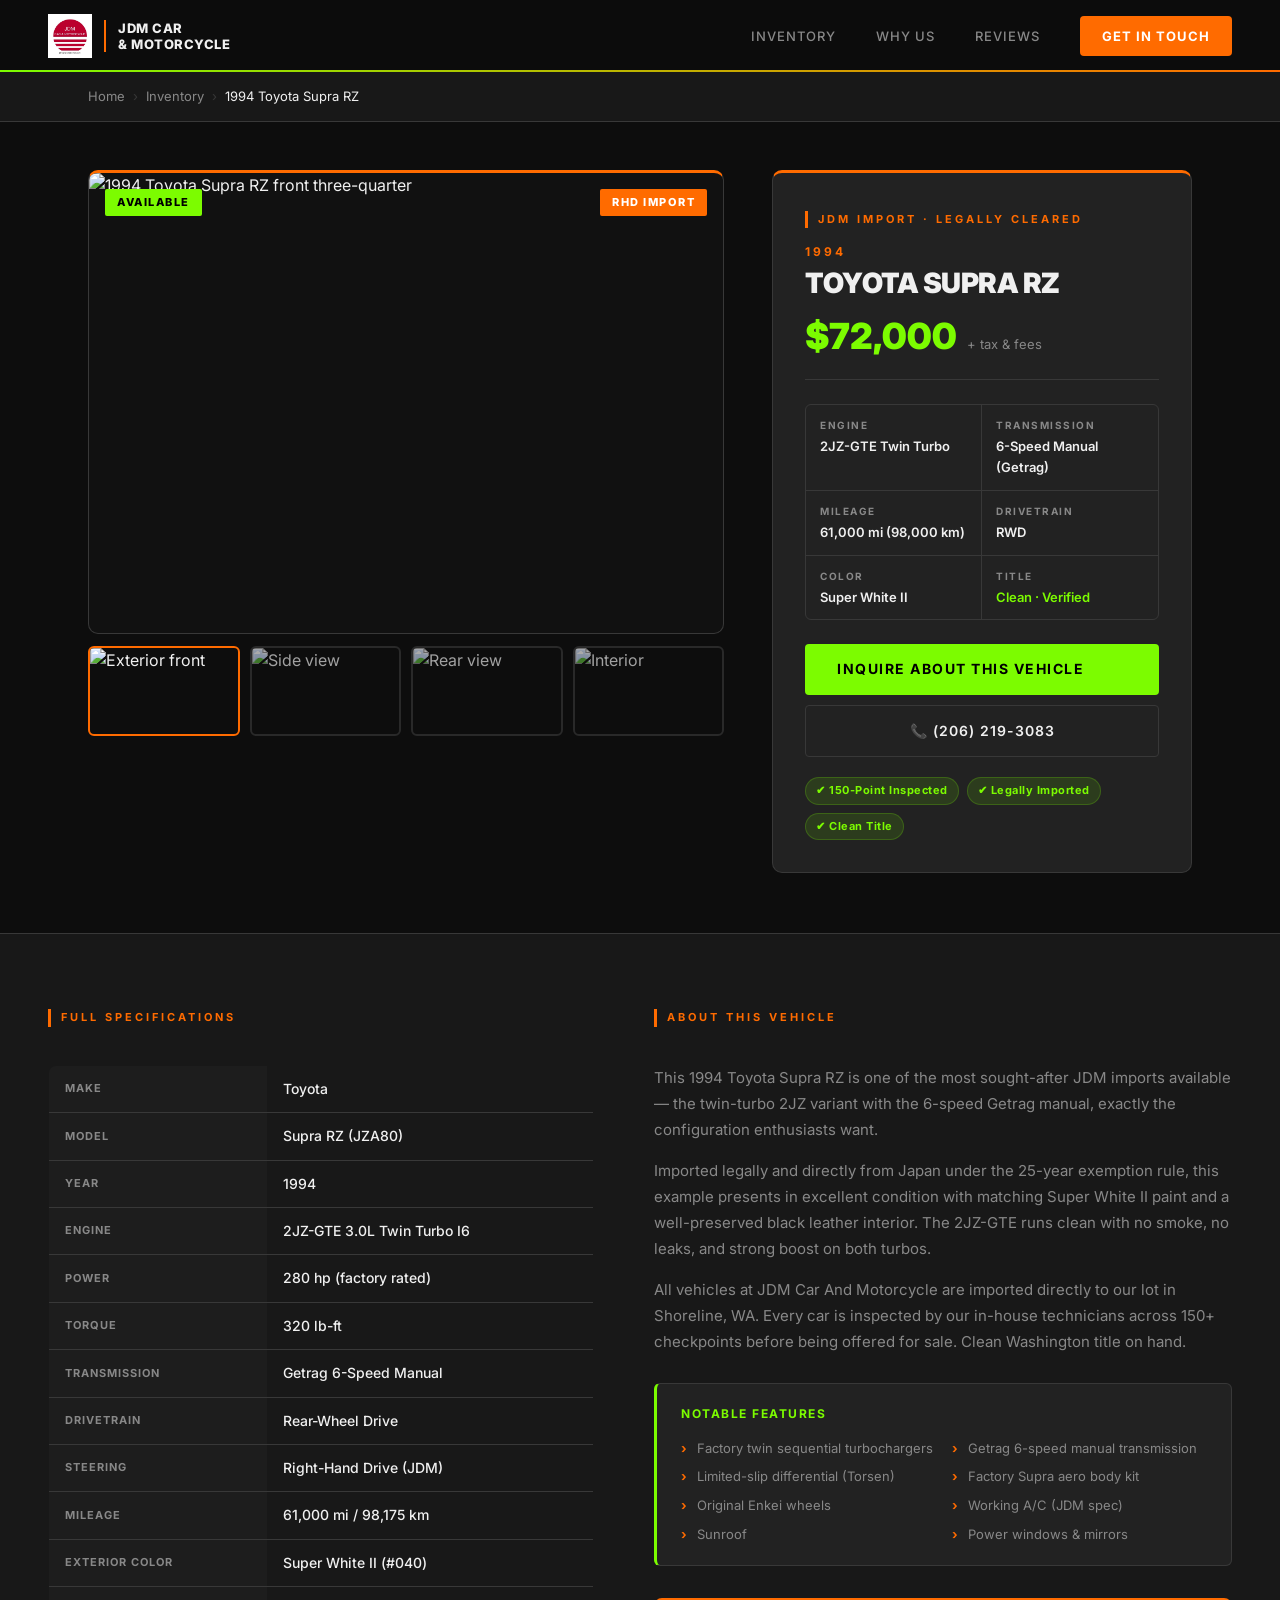
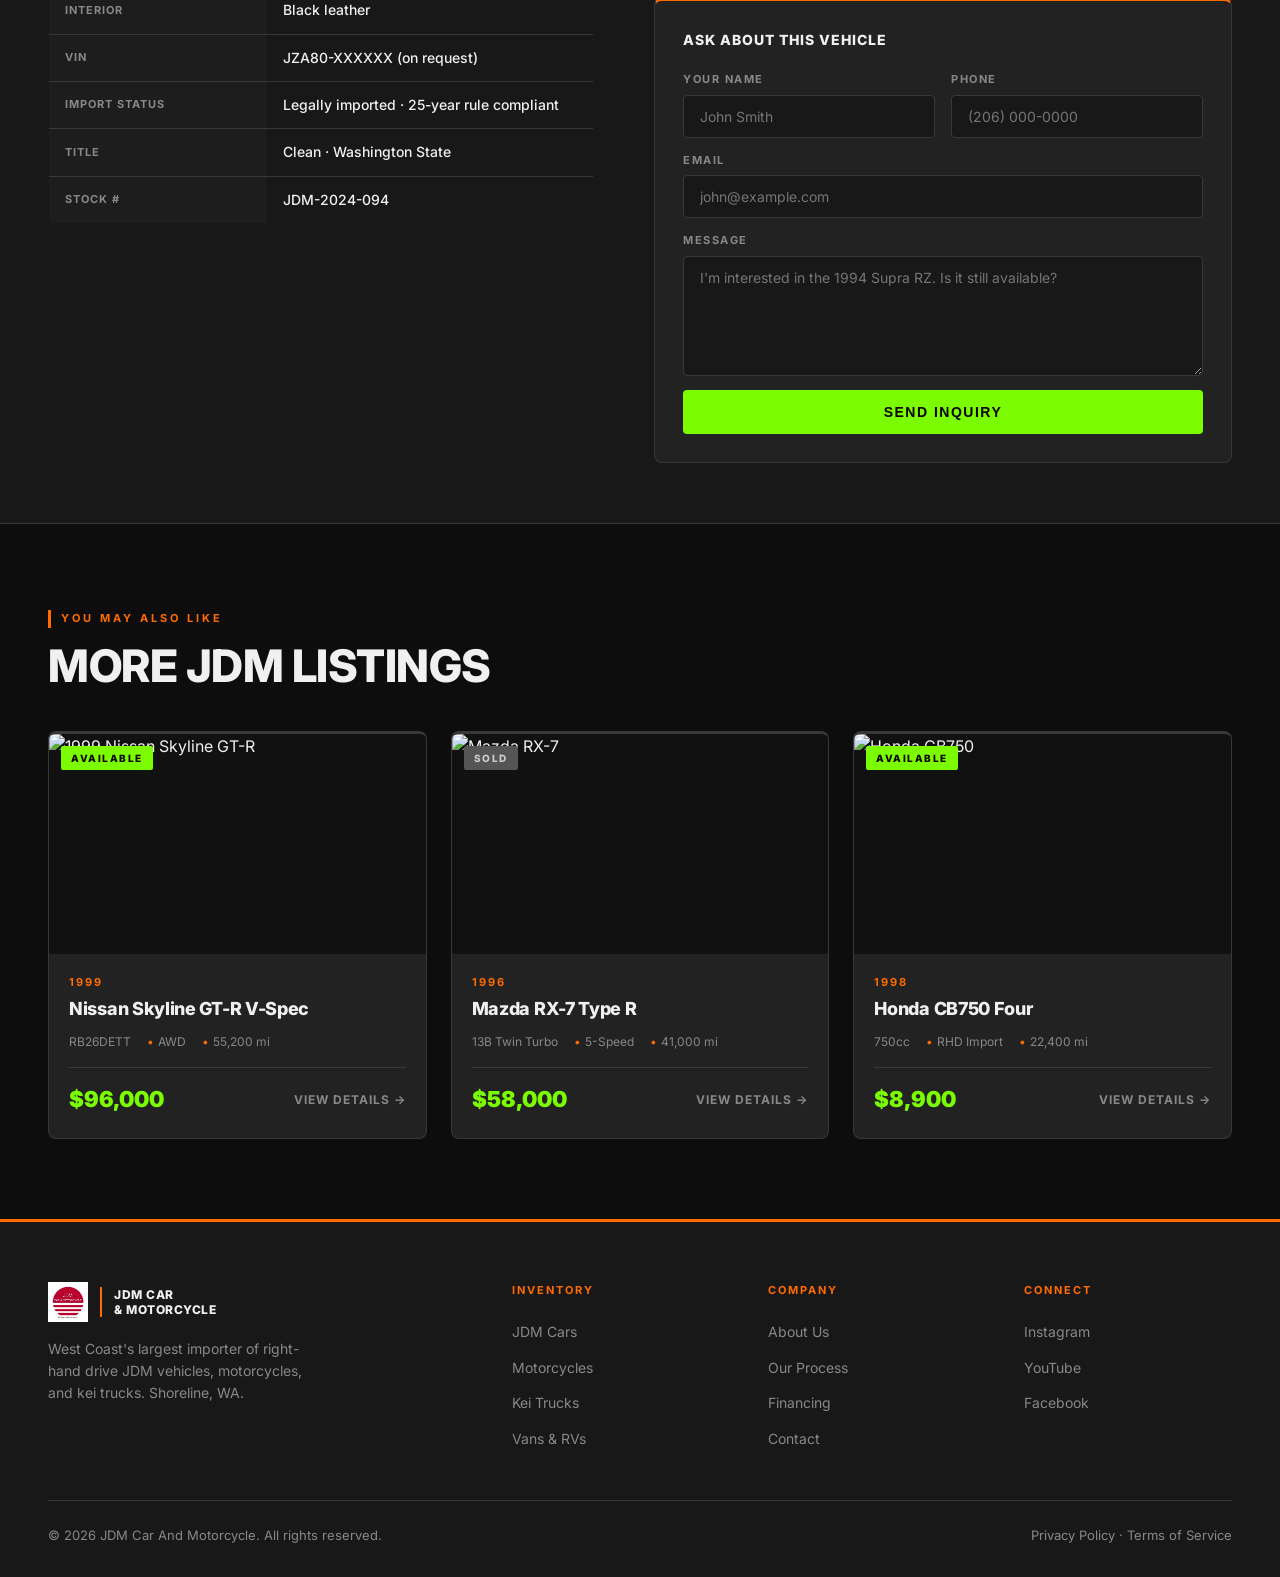
==== commit 361c6602: "Replace all Unsplash images with reliable picsum placeholder photos" ====
--- a/vehicle.html
+++ b/vehicle.html
@@ -46,15 +46,15 @@
     <!-- Main image + gallery -->
     <div class="gallery-panel">
       <div class="main-image">
-        <img id="main-img" src="https://images.unsplash.com/photo-TIufv1JGBYE?w=1200&q=85" alt="1994 Toyota Supra RZ front three-quarter" />
+        <img id="main-img" src="https://picsum.photos/seed/supra94/1200/800" alt="1994 Toyota Supra RZ front three-quarter" />
         <span class="vehicle-badge-hero">Available</span>
         <span class="rhd-tag">RHD Import</span>
       </div>
       <div class="thumb-row">
-        <img class="thumb active" src="https://images.unsplash.com/photo-TIufv1JGBYE?w=400&q=75" alt="Exterior front" onclick="swapImg(this, 'https://images.unsplash.com/photo-TIufv1JGBYE?w=1200&q=85')" />
-        <img class="thumb" src="https://images.unsplash.com/photo-03tMuL_a3vM?w=400&q=75" alt="Side view" onclick="swapImg(this, 'https://images.unsplash.com/photo-03tMuL_a3vM?w=1200&q=85')" />
-        <img class="thumb" src="https://images.unsplash.com/photo-Lrfuy93_hAc?w=400&q=75" alt="Rear view" onclick="swapImg(this, 'https://images.unsplash.com/photo-Lrfuy93_hAc?w=1200&q=85')" />
-        <img class="thumb" src="https://images.unsplash.com/photo-e8o1EP1GeZY?w=400&q=75" alt="Detail" onclick="swapImg(this, 'https://images.unsplash.com/photo-e8o1EP1GeZY?w=1200&q=85')" />
+        <img class="thumb active" src="https://picsum.photos/seed/supra94/400/300" alt="Exterior front" onclick="swapImg(this, 'https://picsum.photos/seed/supra94/1200/800')" />
+        <img class="thumb" src="https://picsum.photos/seed/supra94b/400/300" alt="Side view" onclick="swapImg(this, 'https://picsum.photos/seed/supra94b/1200/800')" />
+        <img class="thumb" src="https://picsum.photos/seed/supra94c/400/300" alt="Rear view" onclick="swapImg(this, 'https://picsum.photos/seed/supra94c/1200/800')" />
+        <img class="thumb" src="https://picsum.photos/seed/supra94d/400/300" alt="Interior" onclick="swapImg(this, 'https://picsum.photos/seed/supra94d/1200/800')" />
       </div>
     </div>
 
@@ -201,7 +201,7 @@
 
         <a href="vehicle.html" class="car-card">
           <div class="car-image">
-            <img src="https://images.unsplash.com/photo-1603386329225-868f9b1ee6c9?w=600&q=80" alt="1999 Nissan Skyline GT-R" loading="lazy" />
+            <img src="https://picsum.photos/seed/skyline99/600/400" alt="1999 Nissan Skyline GT-R" loading="lazy" />
             <span class="car-badge">Available</span>
           </div>
           <div class="car-info">
@@ -219,7 +219,7 @@
 
         <a href="vehicle.html" class="car-card">
           <div class="car-image">
-            <img src="https://images.unsplash.com/photo-1492144534655-ae79c964c9d7?w=600&q=80" alt="Mazda RX-7" loading="lazy" />
+            <img src="https://picsum.photos/seed/rx796/600/400" alt="Mazda RX-7" loading="lazy" />
             <span class="car-badge sold">Sold</span>
           </div>
           <div class="car-info">
@@ -237,7 +237,7 @@
 
         <a href="vehicle.html" class="car-card">
           <div class="car-image">
-            <img src="https://images.unsplash.com/photo-1558618666-fcd25c85cd64?w=600&q=80" alt="Honda CB750" loading="lazy" />
+            <img src="https://picsum.photos/seed/cb750honda/600/400" alt="Honda CB750" loading="lazy" />
             <span class="car-badge">Available</span>
           </div>
           <div class="car-info">
--- a/styles.css
+++ b/styles.css
@@ -129,7 +129,7 @@
   inset: 0;
   background:
     linear-gradient(135deg, rgba(13,13,13,0.93) 40%, rgba(13,13,13,0.6) 100%),
-    url('https://images.unsplash.com/photo-1544636331-e26879cd4d9b?w=1800&q=80') center/cover no-repeat;
+    url('https://picsum.photos/seed/jdmhero/1800/1000') center/cover no-repeat;
 }
 
 /* Vertical orange frame line on right side of hero */
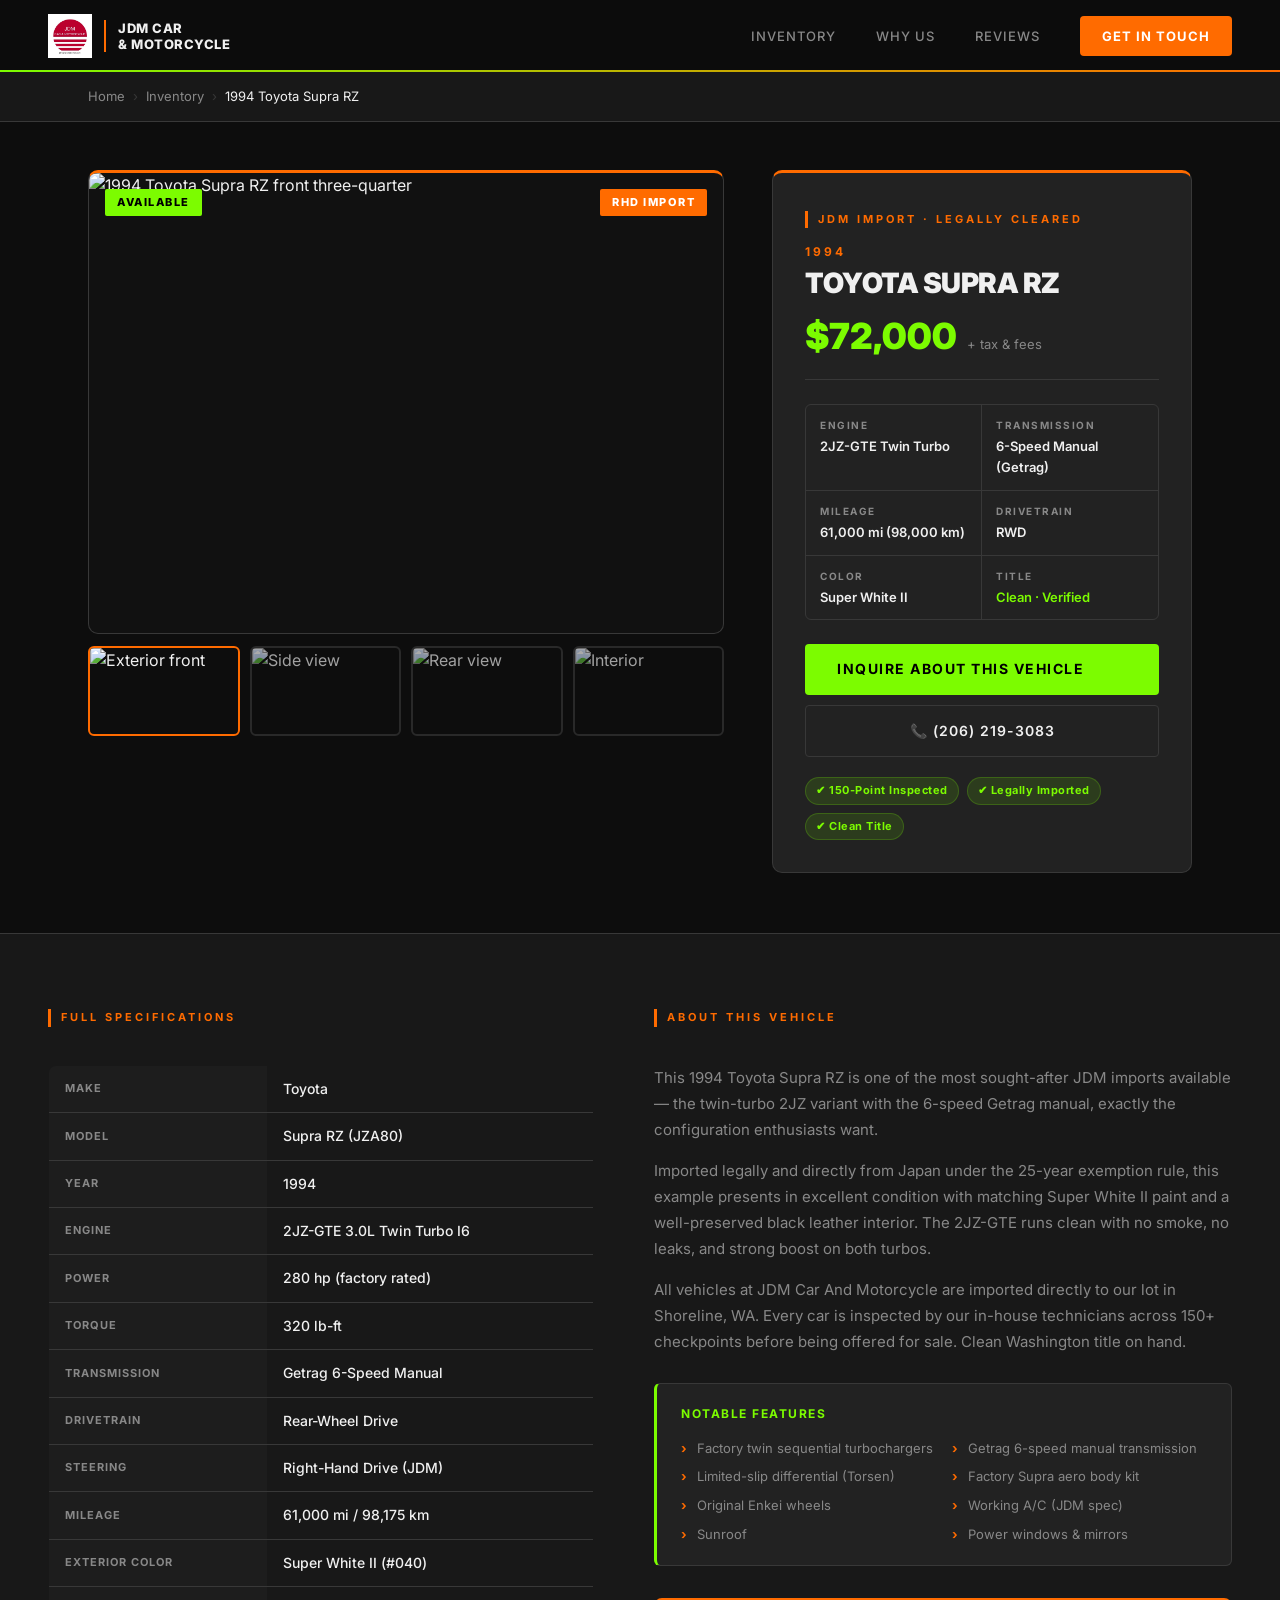
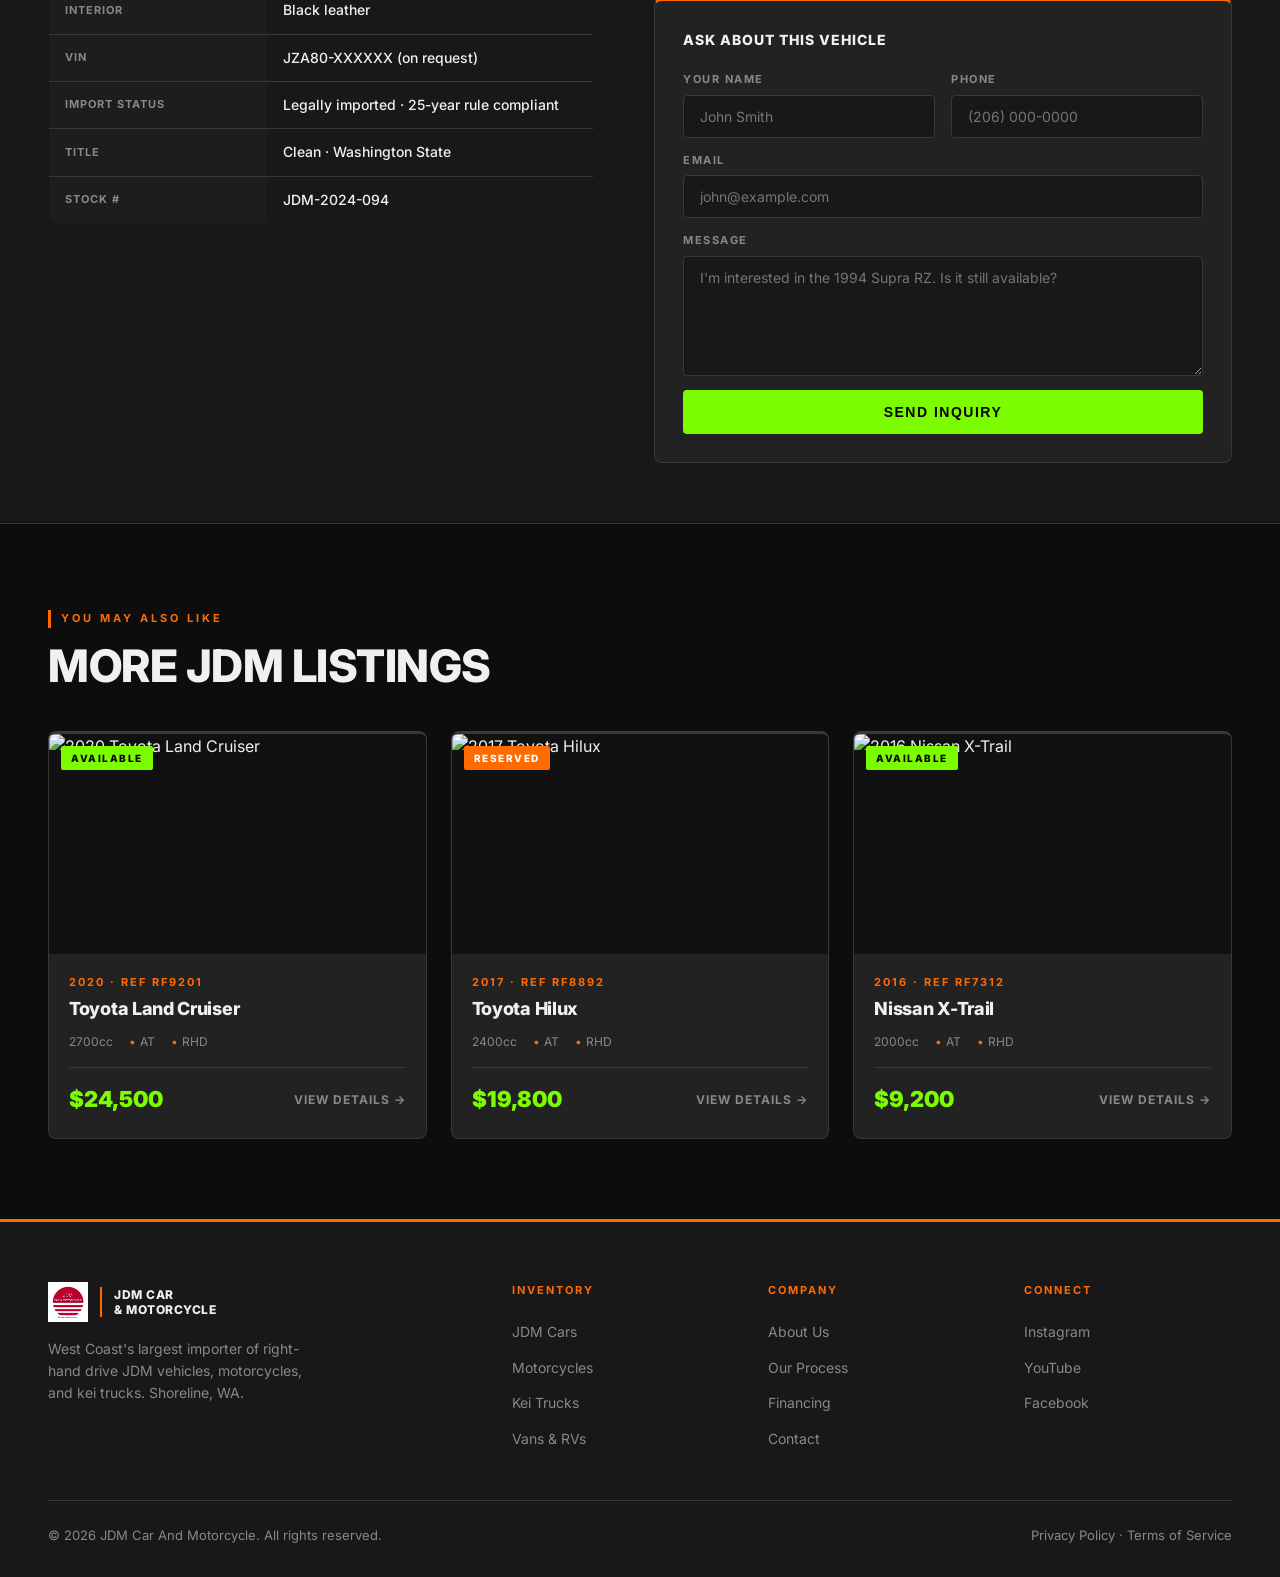
==== commit 95b97234: "Replace placeholder images with real car photos Swapped all Lorem Picsum images for actual car photo" ====
--- a/vehicle.html
+++ b/vehicle.html
@@ -46,15 +46,15 @@
     <!-- Main image + gallery -->
     <div class="gallery-panel">
       <div class="main-image">
-        <img id="main-img" src="https://picsum.photos/seed/supra94/1200/800" alt="1994 Toyota Supra RZ front three-quarter" />
+        <img id="main-img" src="https://images.unsplash.com/photo-1552519507-da3b142c6e3d?w=1200&q=85" alt="1994 Toyota Supra RZ front three-quarter" />
         <span class="vehicle-badge-hero">Available</span>
         <span class="rhd-tag">RHD Import</span>
       </div>
       <div class="thumb-row">
-        <img class="thumb active" src="https://picsum.photos/seed/supra94/400/300" alt="Exterior front" onclick="swapImg(this, 'https://picsum.photos/seed/supra94/1200/800')" />
-        <img class="thumb" src="https://picsum.photos/seed/supra94b/400/300" alt="Side view" onclick="swapImg(this, 'https://picsum.photos/seed/supra94b/1200/800')" />
-        <img class="thumb" src="https://picsum.photos/seed/supra94c/400/300" alt="Rear view" onclick="swapImg(this, 'https://picsum.photos/seed/supra94c/1200/800')" />
-        <img class="thumb" src="https://picsum.photos/seed/supra94d/400/300" alt="Interior" onclick="swapImg(this, 'https://picsum.photos/seed/supra94d/1200/800')" />
+        <img class="thumb active" src="https://images.unsplash.com/photo-1552519507-da3b142c6e3d?w=400&q=75" alt="Exterior front" onclick="swapImg(this, 'https://images.unsplash.com/photo-1552519507-da3b142c6e3d?w=1200&q=85')" />
+        <img class="thumb" src="https://images.unsplash.com/photo-1541899481282-d53bffe3c35d?w=400&q=75" alt="Side view" onclick="swapImg(this, 'https://images.unsplash.com/photo-1541899481282-d53bffe3c35d?w=1200&q=85')" />
+        <img class="thumb" src="https://images.unsplash.com/photo-1533473359331-0135ef1b58bf?w=400&q=75" alt="Rear view" onclick="swapImg(this, 'https://images.unsplash.com/photo-1533473359331-0135ef1b58bf?w=1200&q=85')" />
+        <img class="thumb" src="https://images.unsplash.com/photo-1621285853634-713b169b596d?w=400&q=75" alt="Interior" onclick="swapImg(this, 'https://images.unsplash.com/photo-1621285853634-713b169b596d?w=1200&q=85')" />
       </div>
     </div>
 
@@ -201,17 +201,17 @@
 
         <a href="vehicle.html" class="car-card">
           <div class="car-image">
-            <img src="https://picsum.photos/seed/skyline99/600/400" alt="1999 Nissan Skyline GT-R" loading="lazy" />
+            <img src="https://images.unsplash.com/photo-1541899481282-d53bffe3c35d?w=600&q=75" alt="2020 Toyota Land Cruiser" loading="lazy" />
             <span class="car-badge">Available</span>
           </div>
           <div class="car-info">
-            <div class="car-year">1999</div>
-            <div class="car-name">Nissan Skyline GT-R V-Spec</div>
+            <div class="car-year">2020 · Ref RF9201</div>
+            <div class="car-name">Toyota Land Cruiser</div>
             <div class="car-specs">
-              <span>RB26DETT</span><span>AWD</span><span>55,200 mi</span>
+              <span>2700cc</span><span>AT</span><span>RHD</span>
             </div>
             <div class="car-footer">
-              <div class="car-price">$96,000</div>
+              <div class="car-price">$24,500</div>
               <div class="car-link">View Details →</div>
             </div>
           </div>
@@ -219,17 +219,17 @@
 
         <a href="vehicle.html" class="car-card">
           <div class="car-image">
-            <img src="https://picsum.photos/seed/rx796/600/400" alt="Mazda RX-7" loading="lazy" />
-            <span class="car-badge sold">Sold</span>
+            <img src="https://images.unsplash.com/photo-1533473359331-0135ef1b58bf?w=600&q=75" alt="2017 Toyota Hilux" loading="lazy" />
+            <span class="car-badge reserved">Reserved</span>
           </div>
           <div class="car-info">
-            <div class="car-year">1996</div>
-            <div class="car-name">Mazda RX-7 Type R</div>
+            <div class="car-year">2017 · Ref RF8892</div>
+            <div class="car-name">Toyota Hilux</div>
             <div class="car-specs">
-              <span>13B Twin Turbo</span><span>5-Speed</span><span>41,000 mi</span>
+              <span>2400cc</span><span>AT</span><span>RHD</span>
             </div>
             <div class="car-footer">
-              <div class="car-price">$58,000</div>
+              <div class="car-price">$19,800</div>
               <div class="car-link">View Details →</div>
             </div>
           </div>
@@ -237,17 +237,17 @@
 
         <a href="vehicle.html" class="car-card">
           <div class="car-image">
-            <img src="https://picsum.photos/seed/cb750honda/600/400" alt="Honda CB750" loading="lazy" />
+            <img src="https://images.unsplash.com/photo-1583121274602-3e2820c69888?w=600&q=75" alt="2016 Nissan X-Trail" loading="lazy" />
             <span class="car-badge">Available</span>
           </div>
           <div class="car-info">
-            <div class="car-year">1998</div>
-            <div class="car-name">Honda CB750 Four</div>
+            <div class="car-year">2016 · Ref RF7312</div>
+            <div class="car-name">Nissan X-Trail</div>
             <div class="car-specs">
-              <span>750cc</span><span>RHD Import</span><span>22,400 mi</span>
+              <span>2000cc</span><span>AT</span><span>RHD</span>
             </div>
             <div class="car-footer">
-              <div class="car-price">$8,900</div>
+              <div class="car-price">$9,200</div>
               <div class="car-link">View Details →</div>
             </div>
           </div>
